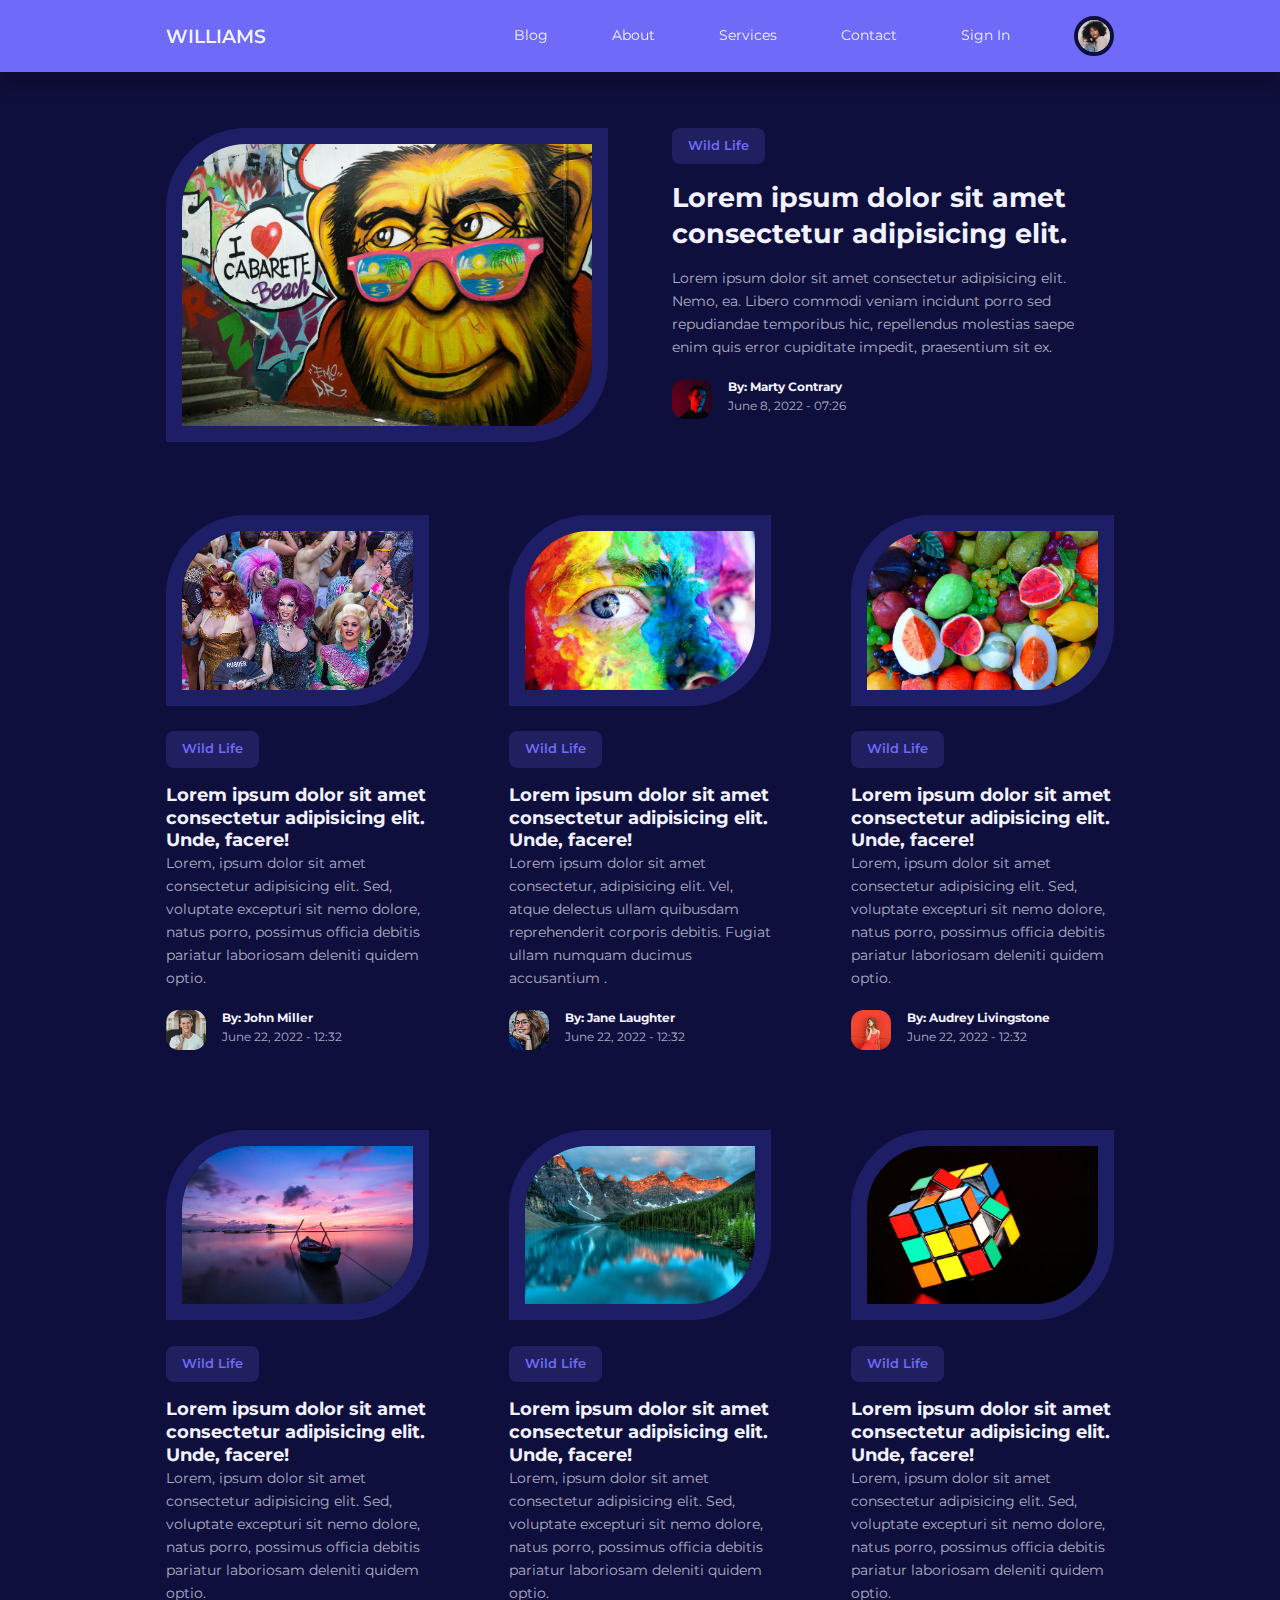
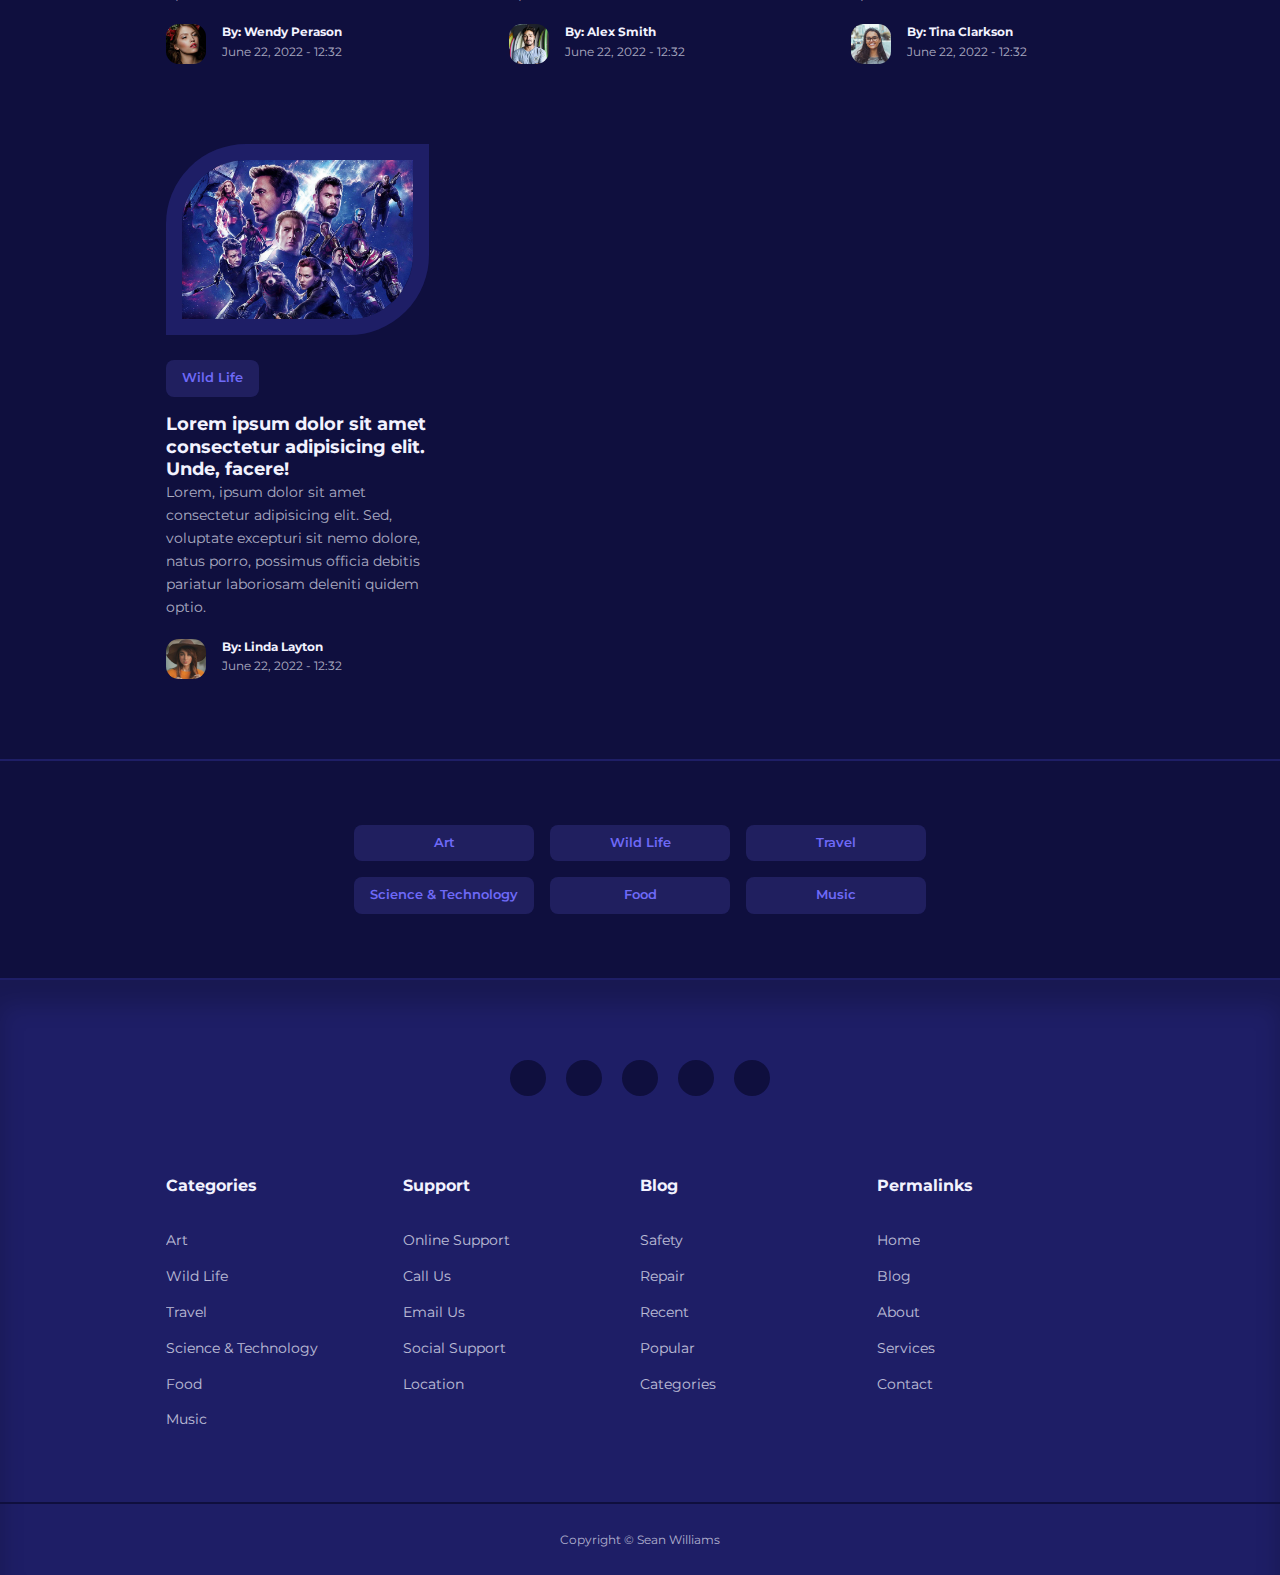
==== index.html @ dfea8955 "first commit - home page" ====
<!DOCTYPE html>
<html lang="en">
  <head>
    <meta charset="UTF-8" />
    <meta http-equiv="X-UA-Compatible" content="IE=edge" />
    <meta name="viewport" content="width=device-width, initial-scale=1.0" />
    <title>Blog Website</title>
    <!-- CUSTOM STYLESHEET -->
    <link rel="stylesheet" href="style.css" />
    <!-- ICON SCOUT -->
    <link
      rel="stylesheet"
      href="https://unicons.iconscout.com/release/v4.0.0/css/line.css"
    />
    <!-- GOOGLE FONTS -->
    <link
      href="https://fonts.googleapis.com/css2?family=Montserrat:wght@300;400;500;600;700;800;900&display=swap"
      rel="stylesheet"
    />
  </head>
  <body>
    <nav>
      <div class="container nav__container">
        <a href="index.html" class="nav__logo">WILLIAMS</a>
        <ul class="nav__items">
          <li><a href="blog.html">Blog</a></li>
          <li><a href="about.html">About</a></li>
          <li><a href="services.html">Services</a></li>
          <li><a href="contact.html">Contact</a></li>
          <li><a href="signin.html">Sign In</a></li>
          <li class="nav__profile">
            <div class="avatar">
              <img src="./images/avatar1.jpg" alt="" />
            </div>
            <ul>
              <li><a href="dashboard.html">Dashboard</a></li>
              <li><a href="logout.html">Logout</a></li>
            </ul>
          </li>
        </ul>
        <button id="open__nav-btn"><i class="uil uil-bars"></i></button>
        <button id="close__nav-btn"><i class="uil uil-multiply"></i></button>
      </div>
    </nav>

    <!-- ====================== END OF NAV =============================== -->

    <!-- ====================== FEATURED =============================== -->

    <section class="featured">
      <div class="container featured__container">
        <div class="post__thumbnail">
          <img src="./images/blog1.jpg" alt="" />
        </div>
        <div class="post__info">
          <a href="" class="category__button">Wild Life</a>
          <h2 class="post__title">
            <a href="post.html"
              >Lorem ipsum dolor sit amet consectetur adipisicing elit.</a
            >
          </h2>
          <p class="post__body">
            Lorem ipsum dolor sit amet consectetur adipisicing elit. Nemo, ea.
            Libero commodi veniam incidunt porro sed repudiandae temporibus hic,
            repellendus molestias saepe enim quis error cupiditate impedit,
            praesentium sit ex.
          </p>
          <div class="post__author">
            <div class="post__author-avatar">
              <img src="./images/avatar2.jpg" alt="" />
            </div>
            <div class="post_author-info">
              <h5>By: Marty Contrary</h5>
              <small>June 8, 2022 - 07:26</small>
            </div>
          </div>
        </div>
      </div>
    </section>
    <!-- ====================== END OF FEATURED=============================== -->

    <section class="posts">
      <div class="container posts__container">
        <article class="post">
          <div class="post__thumbnail">
            <img src="./images/blog4.jpg" alt="" />
          </div>
          <div class="post__info">
            <a href="" class="category__button">Wild Life</a>
            <h3 class="post__title">
              <a href="post.html"
                >Lorem ipsum dolor sit amet consectetur adipisicing elit. Unde,
                facere!</a
              >
            </h3>
            <p class="post__body">
              Lorem, ipsum dolor sit amet consectetur adipisicing elit. Sed,
              voluptate excepturi sit nemo dolore, natus porro, possimus officia
              debitis pariatur laboriosam deleniti quidem optio.
            </p>
            <div class="post__author">
              <div class="post__author-avatar">
                <img src="./images/avatar13.jpg" alt="" />
              </div>
              <div class="post__author-info">
                <h5>By: John Miller</h5>
                <small>June 22, 2022 - 12:32</small>
              </div>
            </div>
          </div>
        </article>

        <article class="post">
          <div class="post__thumbnail">
            <img src="./images/blog5.jpg" alt="" />
          </div>
          <div class="post__info">
            <a href="" class="category__button">Wild Life</a>
            <h3 class="post__title">
              <a href="post.html"
                >Lorem ipsum dolor sit amet consectetur adipisicing elit. Unde,
                facere!</a
              >
            </h3>
            <p class="post__body">
              Lorem ipsum dolor sit amet consectetur, adipisicing elit. Vel,
              atque delectus ullam quibusdam reprehenderit corporis debitis.
              Fugiat ullam numquam ducimus accusantium .
            </p>
            <div class="post__author">
              <div class="post__author-avatar">
                <img src="./images/avatar5.jpg" alt="" />
              </div>
              <div class="post__author-info">
                <h5>By: Jane Laughter</h5>
                <small>June 22, 2022 - 12:32</small>
              </div>
            </div>
          </div>
        </article>

        <article class="post">
          <div class="post__thumbnail">
            <img src="./images/blog6.jpg" alt="" />
          </div>
          <div class="post__info">
            <a href="" class="category__button">Wild Life</a>
            <h3 class="post__title">
              <a href="post.html"
                >Lorem ipsum dolor sit amet consectetur adipisicing elit. Unde,
                facere!</a
              >
            </h3>
            <p class="post__body">
              Lorem, ipsum dolor sit amet consectetur adipisicing elit. Sed,
              voluptate excepturi sit nemo dolore, natus porro, possimus officia
              debitis pariatur laboriosam deleniti quidem optio.
            </p>
            <div class="post__author">
              <div class="post__author-avatar">
                <img src="./images/avatar6.jpg" alt="" />
              </div>
              <div class="post__author-info">
                <h5>By: Audrey Livingstone</h5>
                <small>June 22, 2022 - 12:32</small>
              </div>
            </div>
          </div>
        </article>

        <article class="post">
          <div class="post__thumbnail">
            <img src="./images/blog7.jpg" alt="" />
          </div>
          <div class="post__info">
            <a href="" class="category__button">Wild Life</a>
            <h3 class="post__title">
              <a href="post.html"
                >Lorem ipsum dolor sit amet consectetur adipisicing elit. Unde,
                facere!</a
              >
            </h3>
            <p class="post__body">
              Lorem, ipsum dolor sit amet consectetur adipisicing elit. Sed,
              voluptate excepturi sit nemo dolore, natus porro, possimus officia
              debitis pariatur laboriosam deleniti quidem optio.
            </p>
            <div class="post__author">
              <div class="post__author-avatar">
                <img src="./images/avatar7.jpg" alt="" />
              </div>
              <div class="post__author-info">
                <h5>By: Wendy Perason</h5>
                <small>June 22, 2022 - 12:32</small>
              </div>
            </div>
          </div>
        </article>

        <article class="post">
          <div class="post__thumbnail">
            <img src="./images/blog8.jpg" alt="" />
          </div>
          <div class="post__info">
            <a href="" class="category__button">Wild Life</a>
            <h3 class="post__title">
              <a href="post.html"
                >Lorem ipsum dolor sit amet consectetur adipisicing elit. Unde,
                facere!</a
              >
            </h3>
            <p class="post__body">
              Lorem, ipsum dolor sit amet consectetur adipisicing elit. Sed,
              voluptate excepturi sit nemo dolore, natus porro, possimus officia
              debitis pariatur laboriosam deleniti quidem optio.
            </p>
            <div class="post__author">
              <div class="post__author-avatar">
                <img src="./images/avatar8.jpg" alt="" />
              </div>
              <div class="post__author-info">
                <h5>By: Alex Smith</h5>
                <small>June 22, 2022 - 12:32</small>
              </div>
            </div>
          </div>
        </article>

        <article class="post">
          <div class="post__thumbnail">
            <img src="./images/blog9.jpg" alt="" />
          </div>
          <div class="post__info">
            <a href="" class="category__button">Wild Life</a>
            <h3 class="post__title">
              <a href="post.html"
                >Lorem ipsum dolor sit amet consectetur adipisicing elit. Unde,
                facere!</a
              >
            </h3>
            <p class="post__body">
              Lorem, ipsum dolor sit amet consectetur adipisicing elit. Sed,
              voluptate excepturi sit nemo dolore, natus porro, possimus officia
              debitis pariatur laboriosam deleniti quidem optio.
            </p>
            <div class="post__author">
              <div class="post__author-avatar">
                <img src="./images/avatar9.jpg" alt="" />
              </div>
              <div class="post__author-info">
                <h5>By: Tina Clarkson</h5>
                <small>June 22, 2022 - 12:32</small>
              </div>
            </div>
          </div>
        </article>

        <article class="post">
          <div class="post__thumbnail">
            <img src="./images/blog10.jpg" alt="" />
          </div>
          <div class="post__info">
            <a href="" class="category__button">Wild Life</a>
            <h3 class="post__title">
              <a href="post.html"
                >Lorem ipsum dolor sit amet consectetur adipisicing elit. Unde,
                facere!</a
              >
            </h3>
            <p class="post__body">
              Lorem, ipsum dolor sit amet consectetur adipisicing elit. Sed,
              voluptate excepturi sit nemo dolore, natus porro, possimus officia
              debitis pariatur laboriosam deleniti quidem optio.
            </p>
            <div class="post__author">
              <div class="post__author-avatar">
                <img src="./images/avatar10.jpg" alt="" />
              </div>
              <div class="post__author-info">
                <h5>By: Linda Layton</h5>
                <small>June 22, 2022 - 12:32</small>
              </div>
            </div>
          </div>
        </article>
      </div>
    </section>

    <!-- ====================== END OF POSTS =============================== -->

    <section class="category__buttons">
      <div class="container category__buttons-container">
        <a href="" class="category__button">Art</a>
        <a href="" class="category__button">Wild Life</a>
        <a href="" class="category__button">Travel</a>
        <a href="" class="category__button">Science & Technology</a>
        <a href="" class="category__button">Food</a>
        <a href="" class="category__button">Music</a>
      </div>
    </section>

    <!-- ====================== END OF CATEGORY BUTTONS =============================== -->

    <footer>
      <div class="footer__socials">
        <a href="https://youtube.com" target="_blank"
          ><i class="uil uil-youtube"></i
        ></a>
        <a href="https://facebook.com" target="_blank"
          ><i class="uil uil-facebook-f"></i
        ></a>
        <a href="https://instagram.com" target="_blank"
          ><i class="uil uil-instagram-alt"></i
        ></a>
        <a href="https://linkedin.com" target="_blank"
          ><i class="uil uil-linkedin"></i
        ></a>
        <a href="https://twitter.com" target="_blank"
          ><i class="uil uil-twitter"></i
        ></a>
      </div>
      <div class="container footer__container">
        <article>
          <h4>Categories</h4>
          <ul>
            <li><a href="">Art</a></li>
            <li><a href="">Wild Life</a></li>
            <li><a href="">Travel</a></li>
            <li><a href="">Science & Technology</a></li>
            <li><a href="">Food</a></li>
            <li><a href="">Music</a></li>
          </ul>
        </article>
        <article>
          <h4>Support</h4>
          <ul>
            <li><a href="">Online Support</a></li>
            <li><a href="">Call Us</a></li>
            <li><a href="">Email Us</a></li>
            <li><a href="">Social Support</a></li>
            <li><a href="">Location</a></li>
          </ul>
        </article>
        <article>
          <h4>Blog</h4>
          <ul>
            <li><a href="">Safety</a></li>
            <li><a href="">Repair</a></li>
            <li><a href="">Recent</a></li>
            <li><a href="">Popular</a></li>
            <li><a href="">Categories</a></li>
          </ul>
        </article>
        <article>
          <h4>Permalinks</h4>
          <ul>
            <li><a href="">Home</a></li>
            <li><a href="">Blog</a></li>
            <li><a href="">About</a></li>
            <li><a href="">Services</a></li>
            <li><a href="">Contact</a></li>
          </ul>
        </article>
      </div>
      <div class="footer__copyright">
        <small>Copyright &copy; Sean Williams</small>
      </div>
    </footer>
  </body>
</html>
---- style.css ----
:root {
  --color-primary: #6f6af8;
  --color-primary-light: hsl(242, 91%, 69%, 18%);
  --color-primary-variant: #5854c7;
  --color-red: #da0f3f;
  --color-red-light: hsl(346, 87%, 46%, 15%);
  --color-green: #00c476;
  --color-green-light: hsl(156, 100%, 38%, 15%);
  --color-gray-900: #1e1e66;
  --color-gray-700: #2d2b7c;
  --color-gray-300: rgba(242, 242, 254, 0.3);
  --color-gray-200: rgba(242, 242, 254, 0.7);
  --color-white: #f2f2fe;
  --color-bg: #0f0f3e;

  --transition: all 300ms ease;

  --container-width-lg: 74%;
  --container-width-md: 88%;
  --form-width: 40%;

  --card-border-radius-1: 0.3rem;
  --card-border-radius-2: 0.5rem;
  --card-border-radius-3: 0.8rem;
  --card-border-radius-4: 2rem;
  --card-border-radius-5: 5rem;
}
/* ======================================== GENERAL ===================================== */

* {
  margin: 0;
  padding: 0;
  outline: 0;
  border: 0;
  appearance: 0;
  list-style: none;
  text-decoration: none;
  box-sizing: border-box;
}

body {
  font-family: "Montserrat", sans-serif;
  line-height: 1.6;
  color: var(--color-gray-200);
  overflow-x: hidden;
  background: var(--color-bg);
  font-size: 0.9rem;
}
.container {
  width: var(--container-width-lg);
  max-width: 1800px;
  margin: 0 auto;
}
section {
  margin-top: 3rem;
  width: 100vw;
}
h1,
h2,
h3,
h4,
h5 {
  color: var(--color-white);
  line-height: 1.3;
}
h1 {
  font-size: 3rem;
  margin: 1rem 0;
}
h2 {
  font-size: 1.7rem;
  margin: 1rem 0;
}
h3 {
  font-size: 1.1rem;
  margin: 0.8rem 0 0 0.5;
}
h4 {
  font-size: 1rem;
}
a {
  color: var(--color-white);
  transition: var(--transition);
}
img {
  display: block;
  width: 100%;
  object-fit: cover;
}

/* ======================================== NAV ===================================== */

nav {
  background: var(--color-primary);
  width: 100vw;
  height: 4.5rem;
  position: fixed;
  top: 0;
  z-index: 10;
  box-shadow: 0 1rem 1rem rgba(0, 0, 0, 0.2);
}
nav button {
  display: none;
}
.nav__container {
  height: 100%;
  display: flex;
  align-items: center;
  justify-content: space-between;
}
.avatar {
  width: 2.5rem;
  height: 2.5rem;
  border-radius: 50%;
  overflow: hidden;
  border: 0.3rem solid var(--color-bg);
}
.nav__logo {
  font-weight: 600;
  font-size: 1.2rem;
}
.nav__items {
  display: flex;
  align-items: center;
  gap: 4rem;
}
.nav__profile {
  position: relative;
  cursor: pointer;
}
.nav__profile ul {
  position: absolute;
  top: 140%;
  /* top: 125% */
  right: 0;
  display: flex;
  flex-direction: column;
  box-shadow: 0 3rem 3rem rgba(0, 0, 0, 0.4);
  visibility: hidden;
  opacity: 0;
  transition: var(--transition);
}
/* show nav ul when nav profile is hovered */
.nav__profile:hover > ul {
  visibility: visible;
  opacity: 1;
}
.nav__profile ul li a {
  padding: 1rem;
  background: var(--color-gray-900);
  display: block;
  width: 100%;
}
.nav__profile ul li:last-child a {
  background: var(--color-red);
  color: var(--color-bg);
}

/* ======================================== END OF NAV ===================================== */

/* ======================================== CATEGORY BUTTON ===================================== */
.category__button {
  background: var(--color-primary-light);
  color: var(--color-primary);
  display: inline-block;
  padding: 0.5rem 1rem;
  border-radius: var(--card-border-radius-2);
  font-weight: 600;
  font-size: 0.8rem;
  text-align: center;
}

.category__button:hover {
  color: var(--color-white);
}

/* ======================================== GENERAL POST ===================================== */

.post__thumbnail {
  border-radius: var(--card-border-radius-5) 0;
  border: 1rem solid var(--color-gray-900);
  overflow: hidden;
  margin-bottom: 1.6rem;
}
.post:hover .post__thumbnail img {
  filter: saturate(0);
  /* TODO - Figure out why image breaks out of container when transition applied */
  /* transition: filter 500ms ease; */
}
.post__author {
  display: flex;
  margin-top: 1.2rem;
  gap: 1rem;
}
.post__author-avatar {
  width: 2.5rem;
  height: 2.5rem;
  border-radius: var(--card-border-radius-3);
  overflow: hidden;
}

/* ======================================== FEATURED POST ===================================== */

.featured {
  margin-top: 8rem;
}
.featured__container {
  display: grid;
  grid-template-columns: 1fr 1fr;
  gap: 4rem;
}
.featured .post__thumbnail {
  height: fit-content;
}

/* ======================================== POSTS ===================================== */

.posts__container {
  display: grid;
  grid-template-columns: repeat(3, 1fr);
  gap: 5rem;
  margin-bottom: 5rem;
}
.post__title {
  margin-top: 1rem;
}

/* ==================================== CATEGORY BUTTONS================================ */
.category__buttons {
  padding: 4rem 0;
  border-top: 2px solid var(--color-gray-900);
  border-bottom: 2px solid var(--color-gray-900);
}
.category__buttons-container {
  width: fit-content;
  display: grid;
  grid-template-columns: repeat(3, 1fr);
  gap: 1rem;
}
/* ==================================== FOOTER ================================ */
footer {
  background: var(--color-gray-900);
  padding: 5rem 0 0;
  box-shadow: inset 0 1.5rem 1.5rem rgba(0, 0, 0, 0.2);
}

.footer__socials {
  margin-inline: auto;
  width: fit-content;
  margin-bottom: 5rem;
  display: flex;
  justify-content: space-between;
  align-items: center;
  gap: 1.2rem;
}
.footer__socials a {
  background: var(--color-bg);
  border-radius: 50%;
  width: 2.3rem;
  height: 2.3rem;
  display: flex;
  align-items: center;
  justify-content: center;
}
.footer__socials a:hover {
  background: var(--color-white);
  color: var(--color-bg);
  transition: var(--transition);
}
.footer__container {
  display: grid;
  grid-template-columns: repeat(4, 1fr);
}
footer h4 {
  color: var(--color-white);
  margin-bottom: 1.6rem;
}
footer ul li {
  padding: 0.4rem 0;
}
footer ul a {
  opacity: 0.75;
}
footer ul a:hover {
  letter-spacing: 0.1rem;
  opacity: 1;
}

.footer__copyright {
  text-align: center;
  padding: 1.5rem 0;
  border-top: 2px solid var(--color-bg);
  margin-top: 4rem;
}
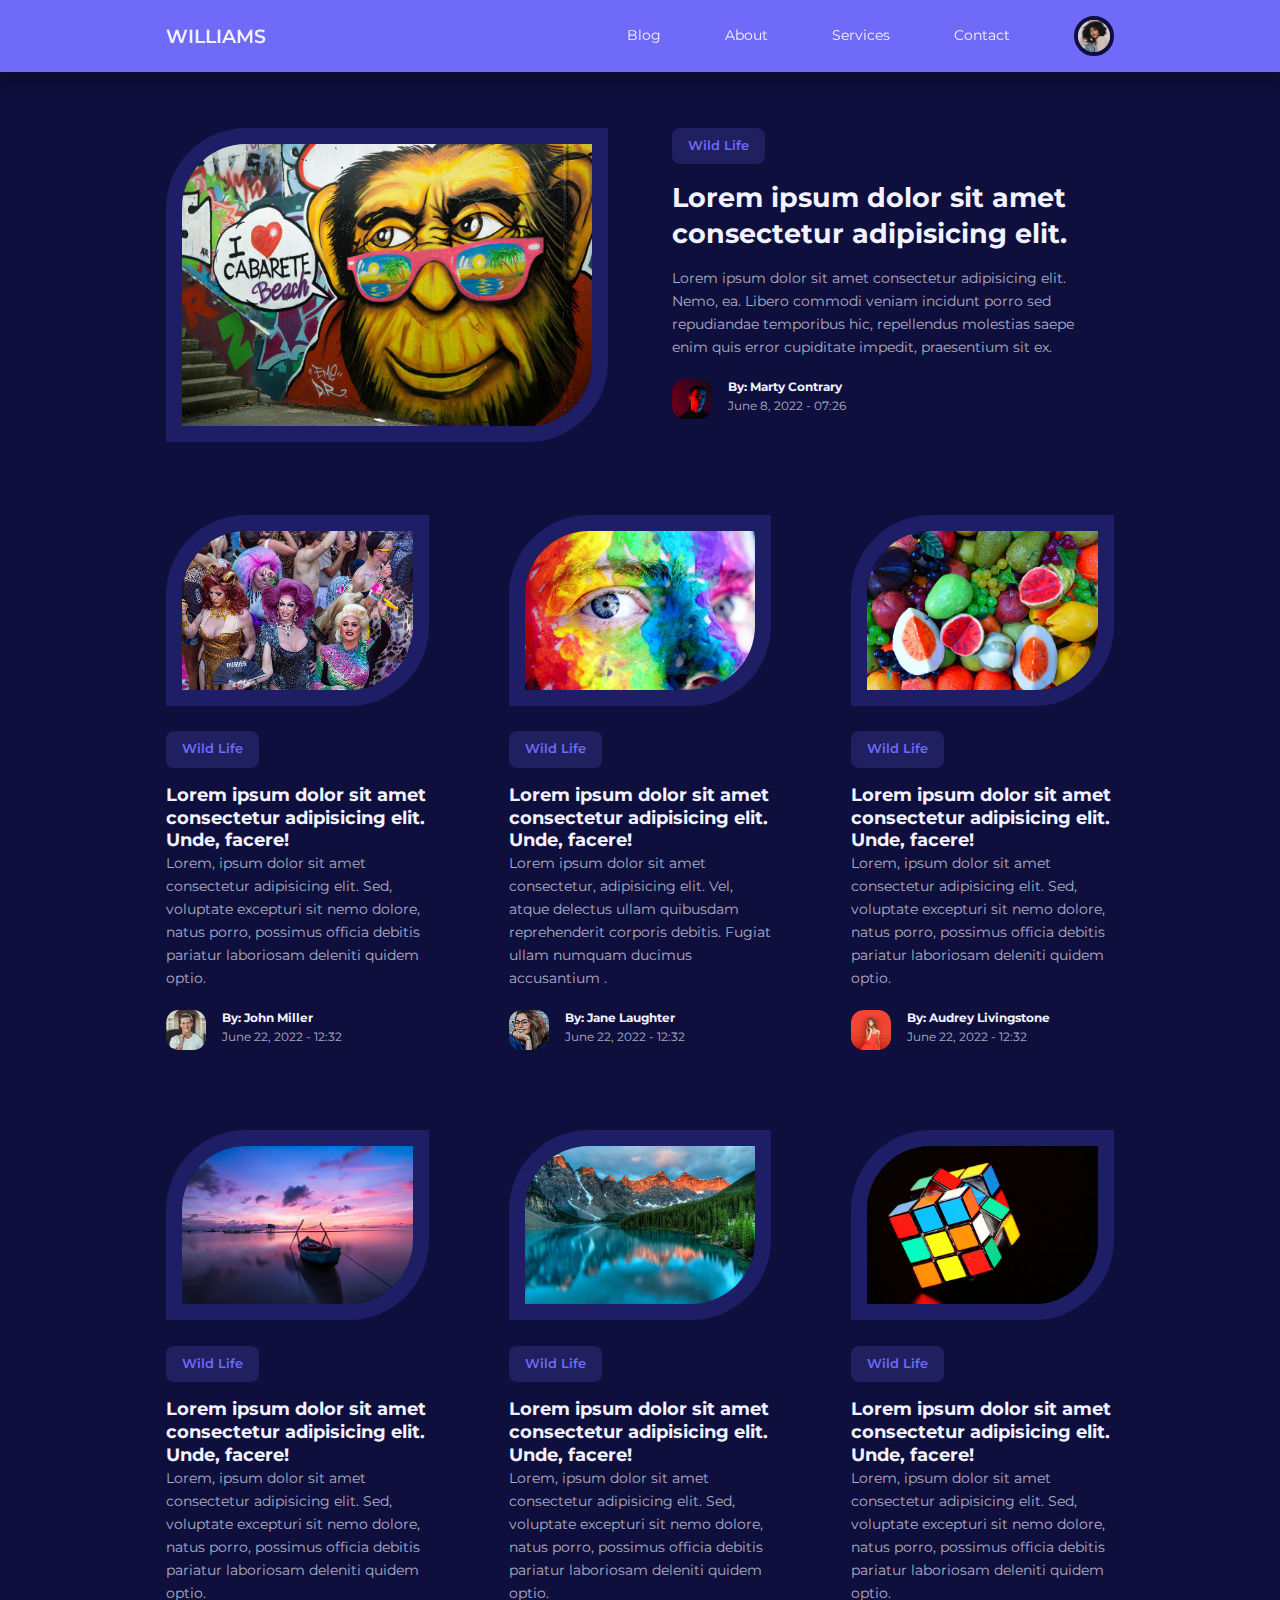
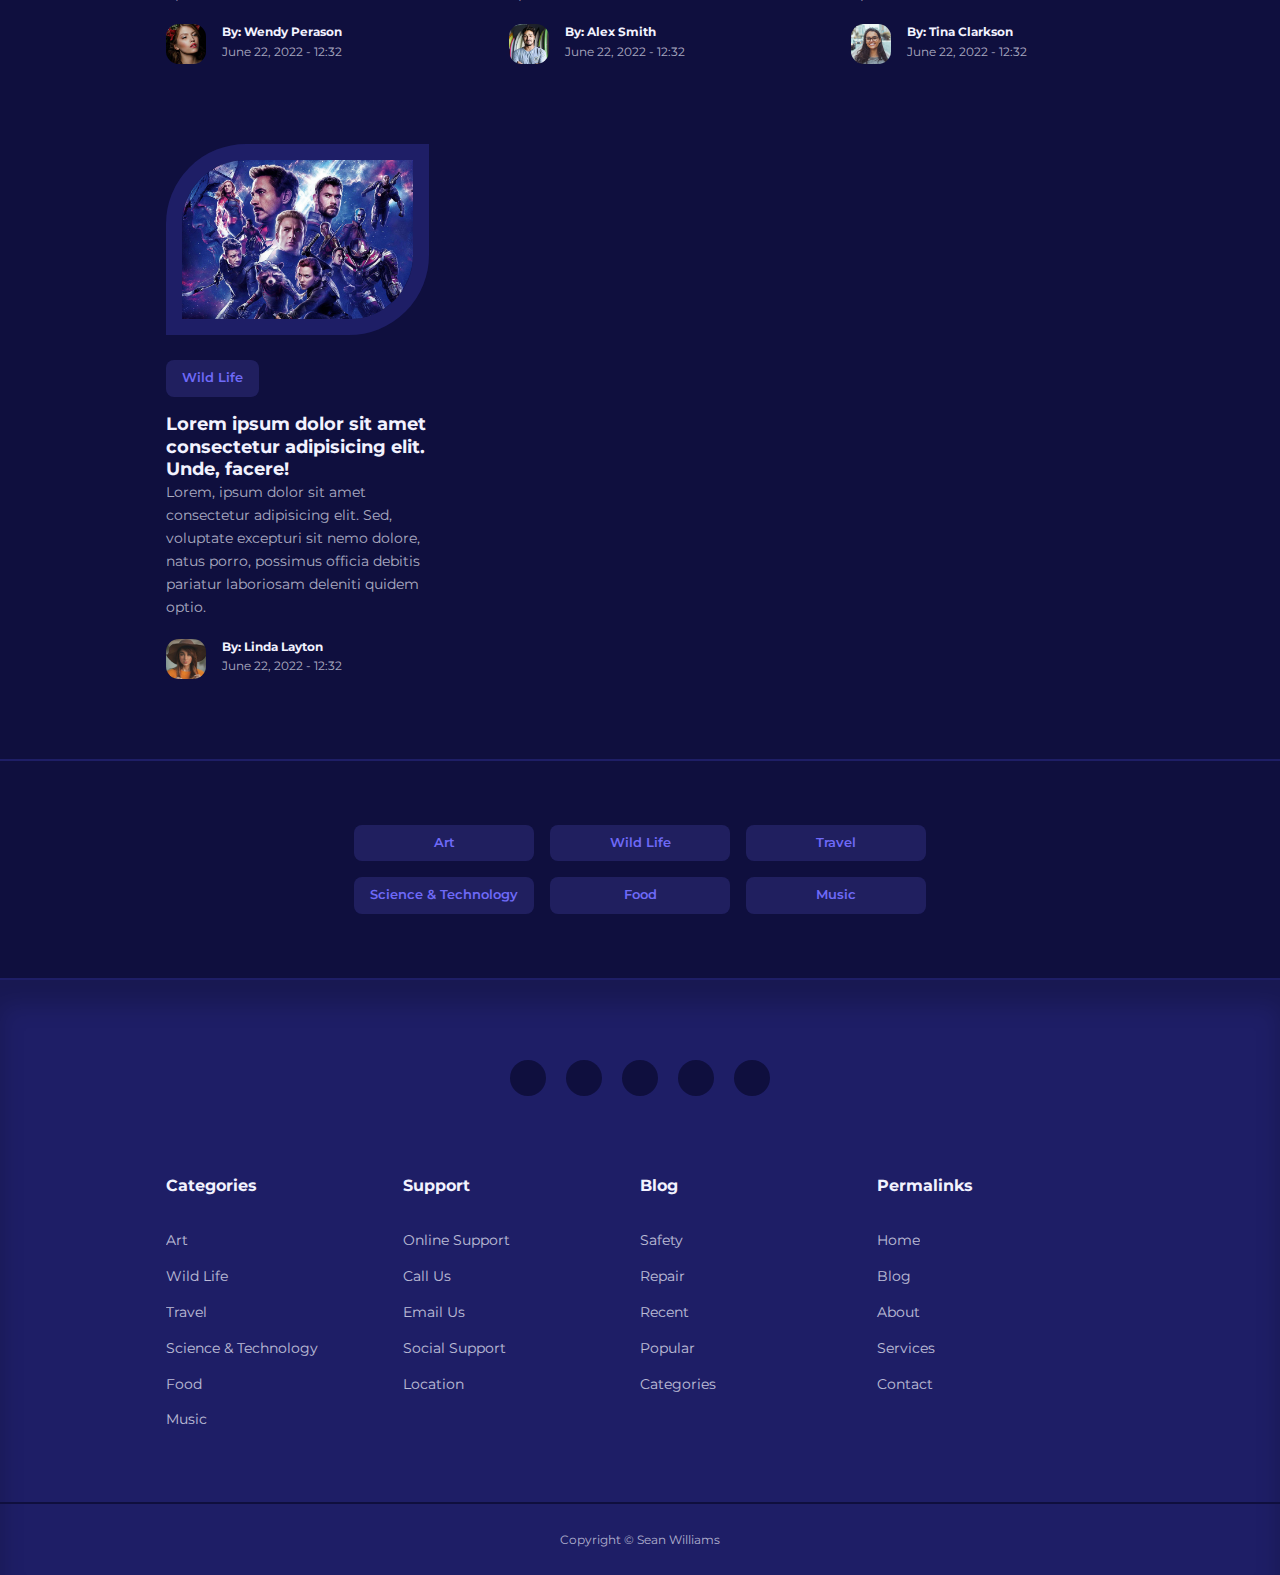
==== commit 43e97d01: "added responsiveness to home page" ====
--- a/index.html
+++ b/index.html
@@ -27,7 +27,7 @@
           <li><a href="about.html">About</a></li>
           <li><a href="services.html">Services</a></li>
           <li><a href="contact.html">Contact</a></li>
-          <li><a href="signin.html">Sign In</a></li>
+          <!-- <li><a href="signin.html">Sign In</a></li> -->
           <li class="nav__profile">
             <div class="avatar">
               <img src="./images/avatar1.jpg" alt="" />
@@ -366,5 +366,6 @@
         <small>Copyright &copy; Sean Williams</small>
       </div>
     </footer>
+    <script src="main.js"></script>
   </body>
 </html>
--- a/style.css
+++ b/style.css
@@ -73,7 +73,7 @@
 }
 h3 {
   font-size: 1.1rem;
-  margin: 0.8rem 0 0 0.5;
+  margin: 0.8rem 0 0.5;
 }
 h4 {
   font-size: 1rem;
@@ -292,3 +292,137 @@
   border-top: 2px solid var(--color-bg);
   margin-top: 4rem;
 }
+/* ================================ MEDIA (MEDIUM DEVICES)===================================== */
+@media screen and (max-width: 1024px) {
+  /* ===================GENERAL STYLES =================== */
+  .container {
+    width: var(--container-width-md);
+  }
+
+  h2 {
+    font-size: 1.6rem;
+  }
+  h3 {
+    font-size: 1.2rem;
+  }
+  h5 {
+    font-size: 0.8rem;
+  }
+  /* ======================= NAV ================== */
+  nav button {
+    display: inline-block;
+    font-size: 1.5rem;
+    background: transparent;
+    color: var(--color-white);
+    cursor: pointer;
+  }
+  nav button#close__nav-btn {
+    display: none;
+  }
+  .nav__container {
+    position: relative;
+  }
+  .nav__items {
+    position: absolute;
+    flex-direction: column;
+    top: 100%;
+    right: 0;
+    width: 12rem;
+    align-items: flex-start;
+    justify-content: center;
+    gap: 0;
+    display: none;
+  }
+  .nav__items li {
+    width: 100%;
+    height: 4.5rem;
+    display: flex;
+    align-items: center;
+    box-shadow: -2rem 3rem 7rem rgba(0, 0, 0, 0.7);
+    background: var(--color-gray-900);
+    border-top: 1px solid var(--color-bg);
+    animation: animateDropdown 400ms 0s ease forwards;
+    opacity: 0;
+    transform-origin: top;
+  }
+  .nav__items li:nth-child(2) {
+    animation-delay: 200ms;
+  }
+  .nav__items li:nth-child(3) {
+    animation-delay: 400ms;
+  }
+  .nav__items li:nth-child(4) {
+    animation-delay: 600ms;
+  }
+  .nav__items li:nth-child(5) {
+    animation-delay: 800ms;
+  }
+
+  /* NAV DROPDOWN ANIMATION */
+  @keyframes animateDropdown {
+    0% {
+      transform: rotateX(90deg);
+    }
+    100% {
+      transform: rotateX(0deg);
+      opacity: 1;
+    }
+  }
+  .nav__items li a {
+    border-radius: 0;
+    width: 100%;
+    height: 100%;
+    background: var(--color-gray-900);
+    padding: 0 2rem;
+    display: flex;
+    align-items: center;
+  }
+  .nav__profile {
+    background: var(--color-gray-900);
+  }
+  .nav__profile ul {
+    top: 100%;
+    width: 100%;
+  }
+  .nav__profile .avatar {
+    margin-left: 2rem;
+    border: 0;
+  }
+  .featured__container {
+    gap: 3rem;
+  }
+  .posts__container {
+    grid-template-columns: 1fr 1fr;
+    gap: 3rem;
+  }
+  .footer__container {
+    grid-template-columns: 1fr 1fr;
+  }
+}
+/* MEDIA QUERIES SMALL DEVICES */
+@media screen and (max-width: 600px) {
+  section {
+    margin-top: 2rem;
+  }
+  h1 {
+    font-size: 2rem;
+  }
+  .featured {
+    margin-top: 6rem;
+  }
+  .featured__container {
+    grid-template-columns: 1fr;
+    gap: 0;
+  }
+  .posts__container {
+    grid-template-columns: 1fr;
+  }
+  .category__buttons-container {
+    grid-template-columns: 1fr;
+  }
+  .footer__container {
+    grid-template-columns: 1fr;
+    text-align: center;
+    gap: 2rem;
+  }
+}
